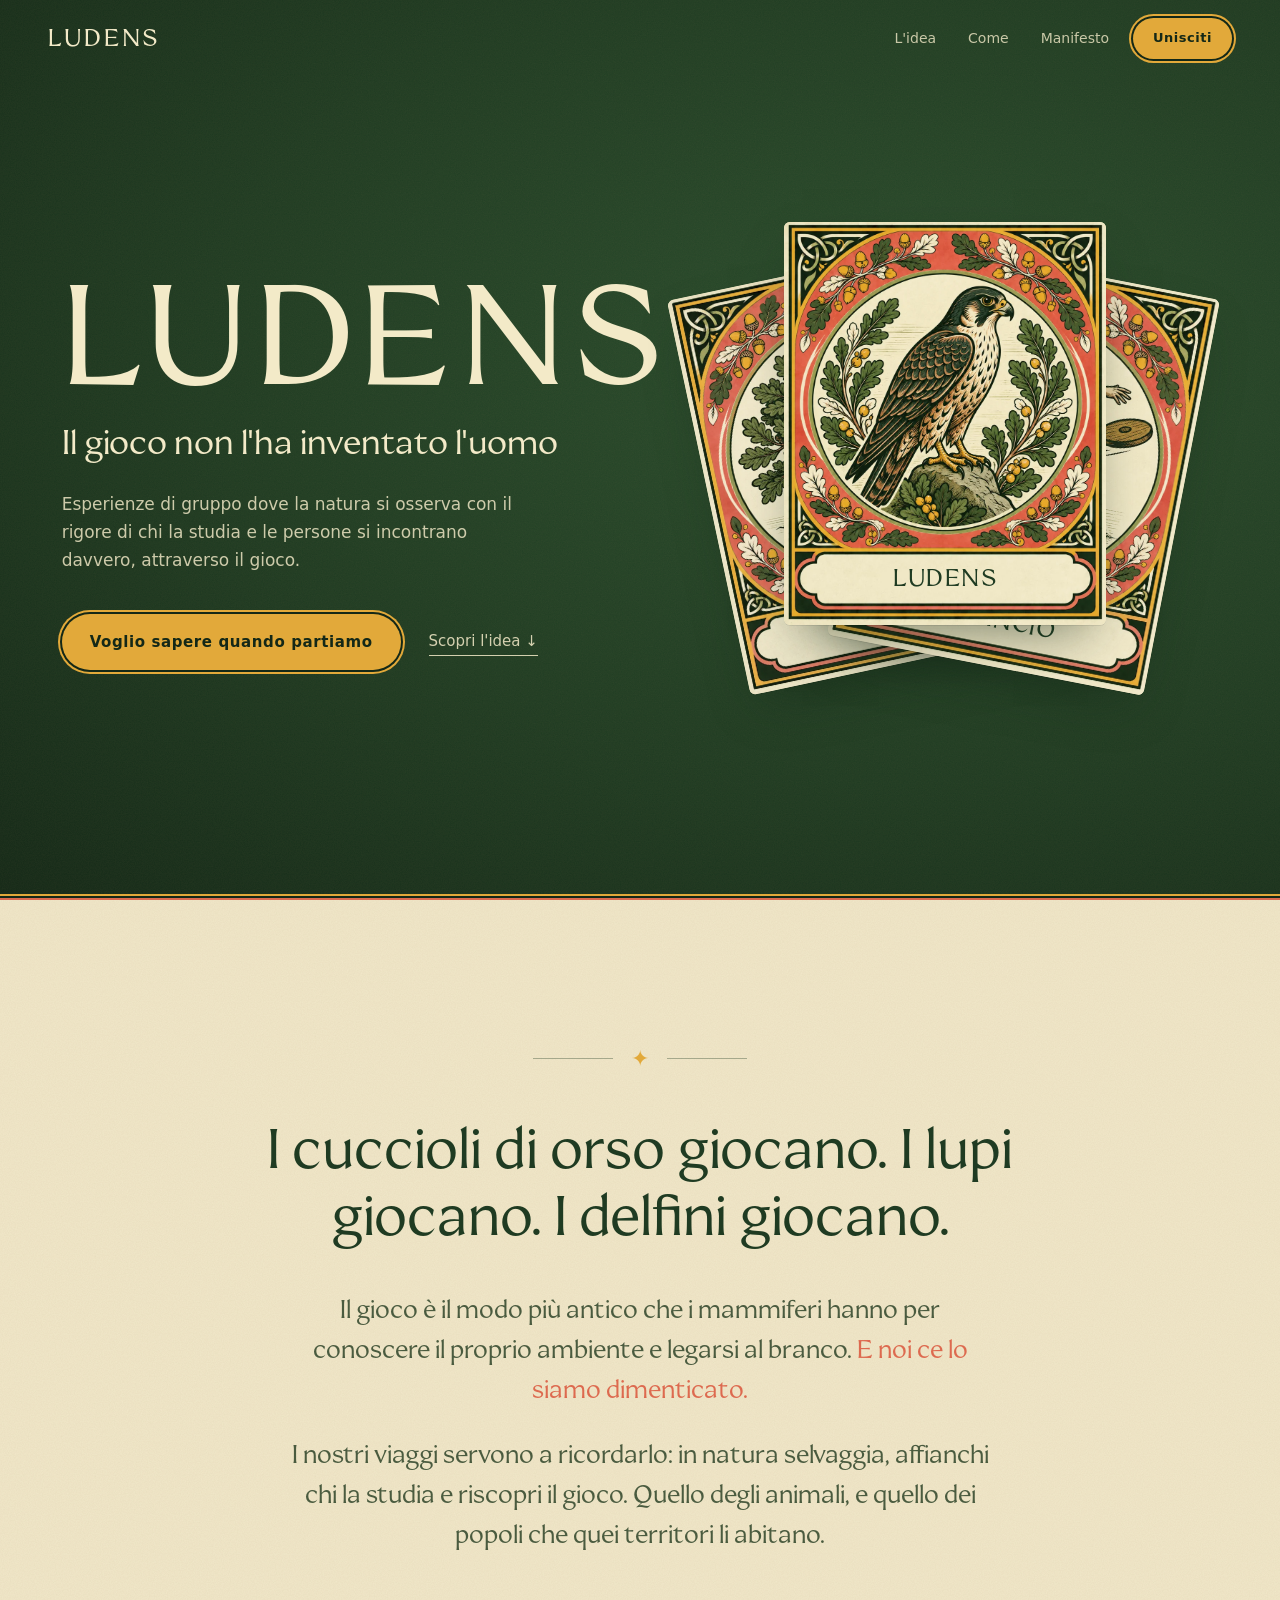
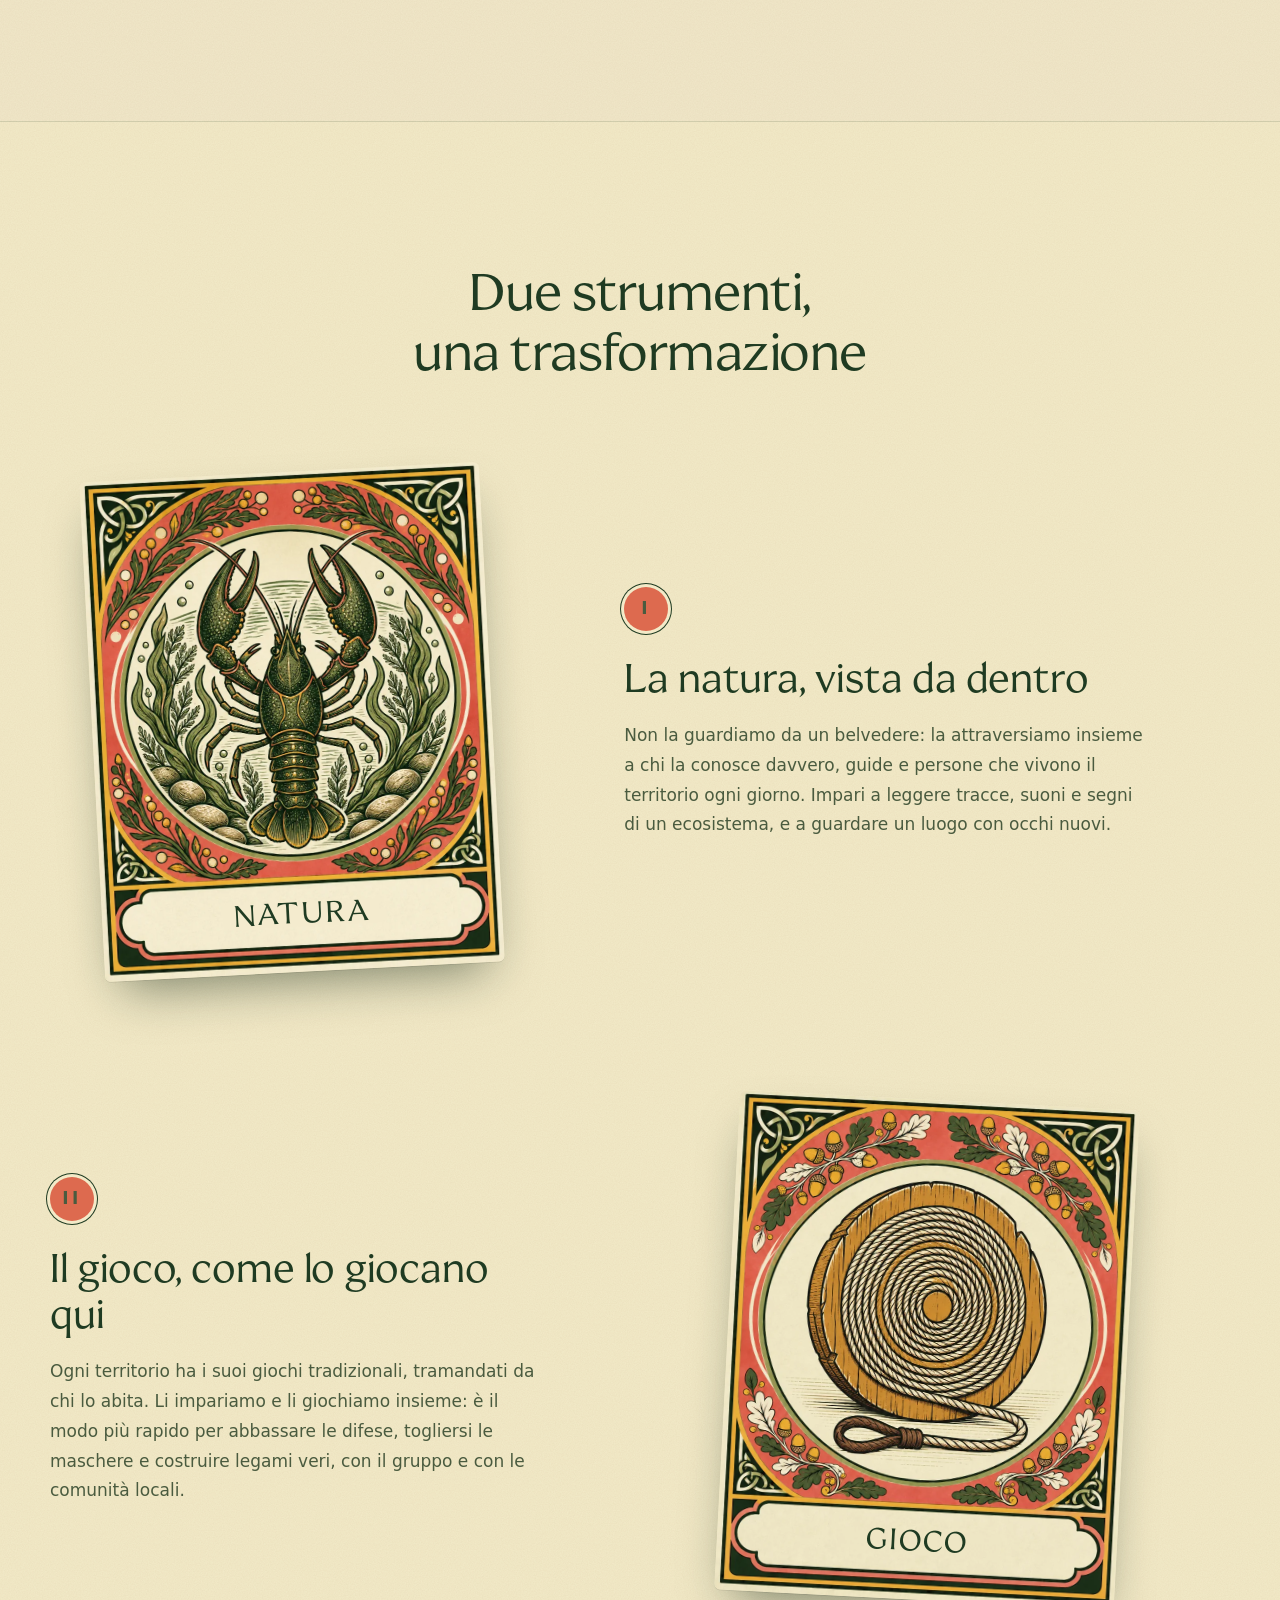
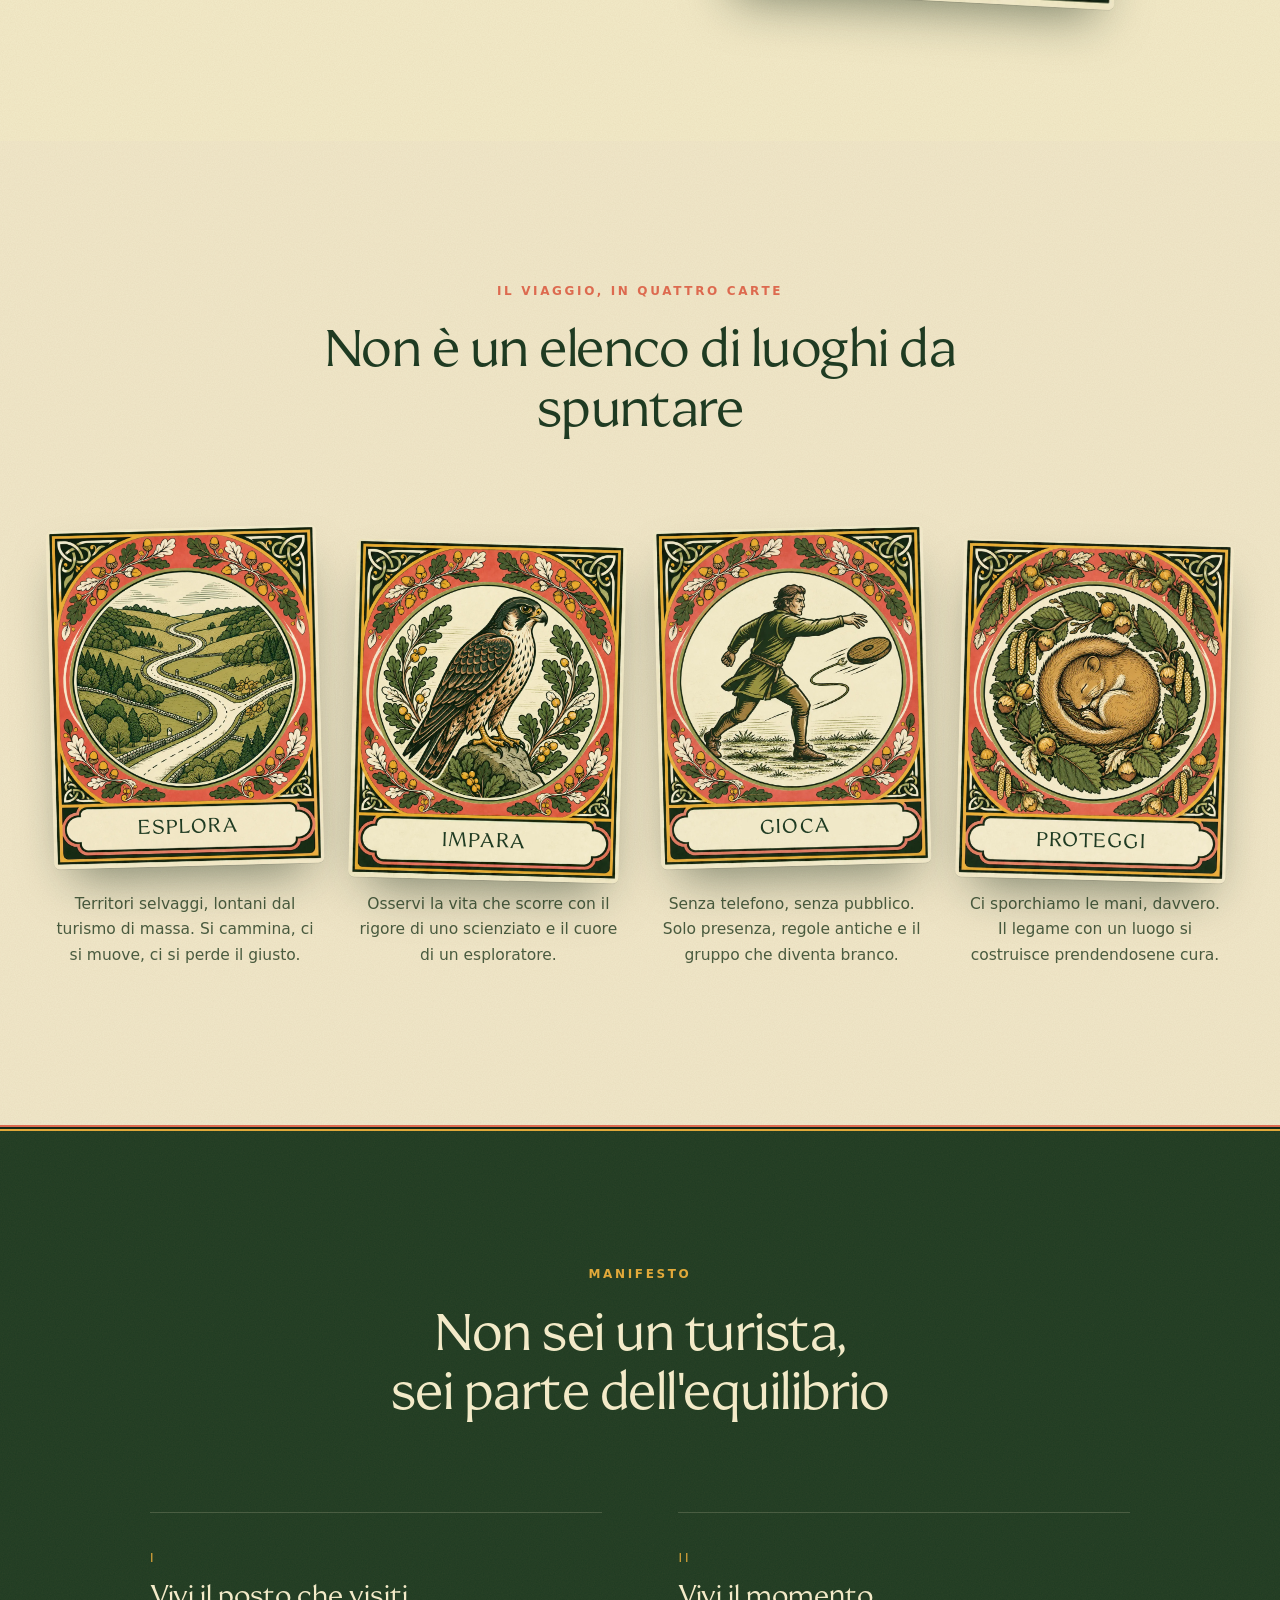
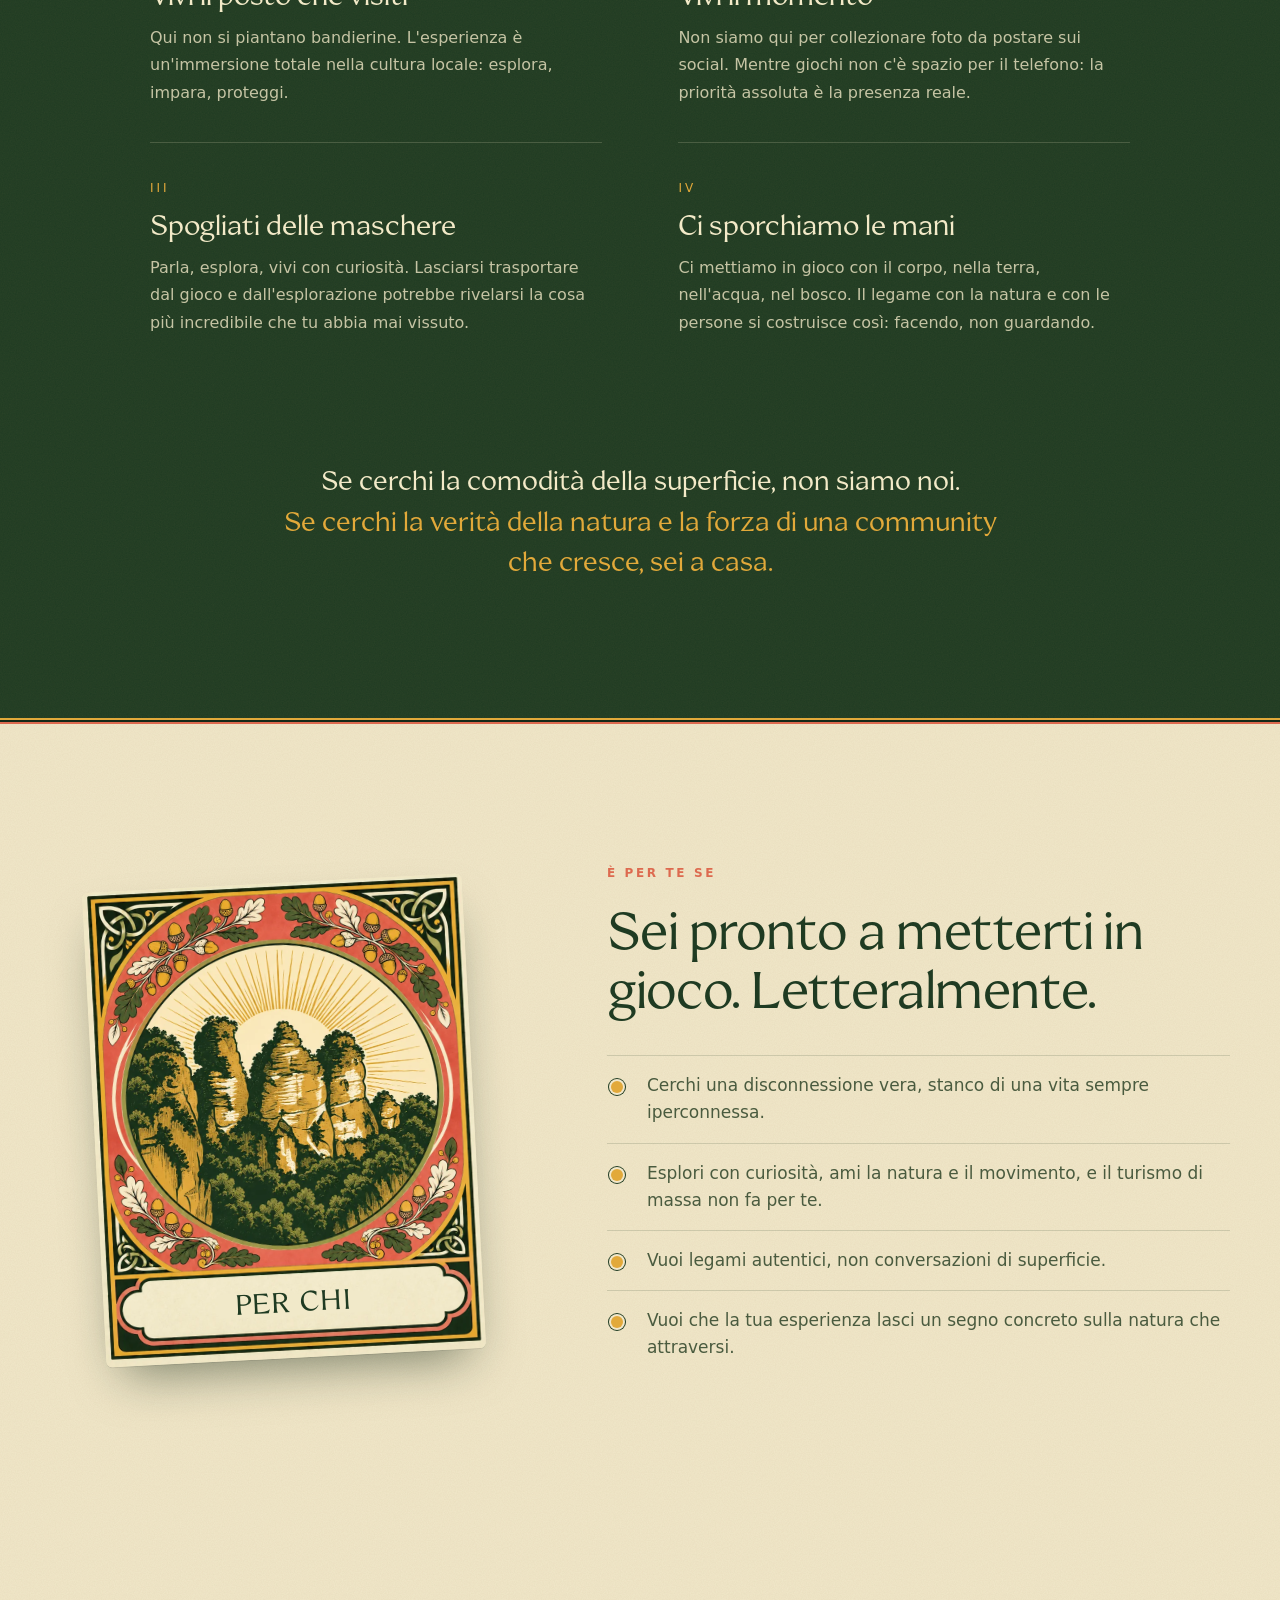
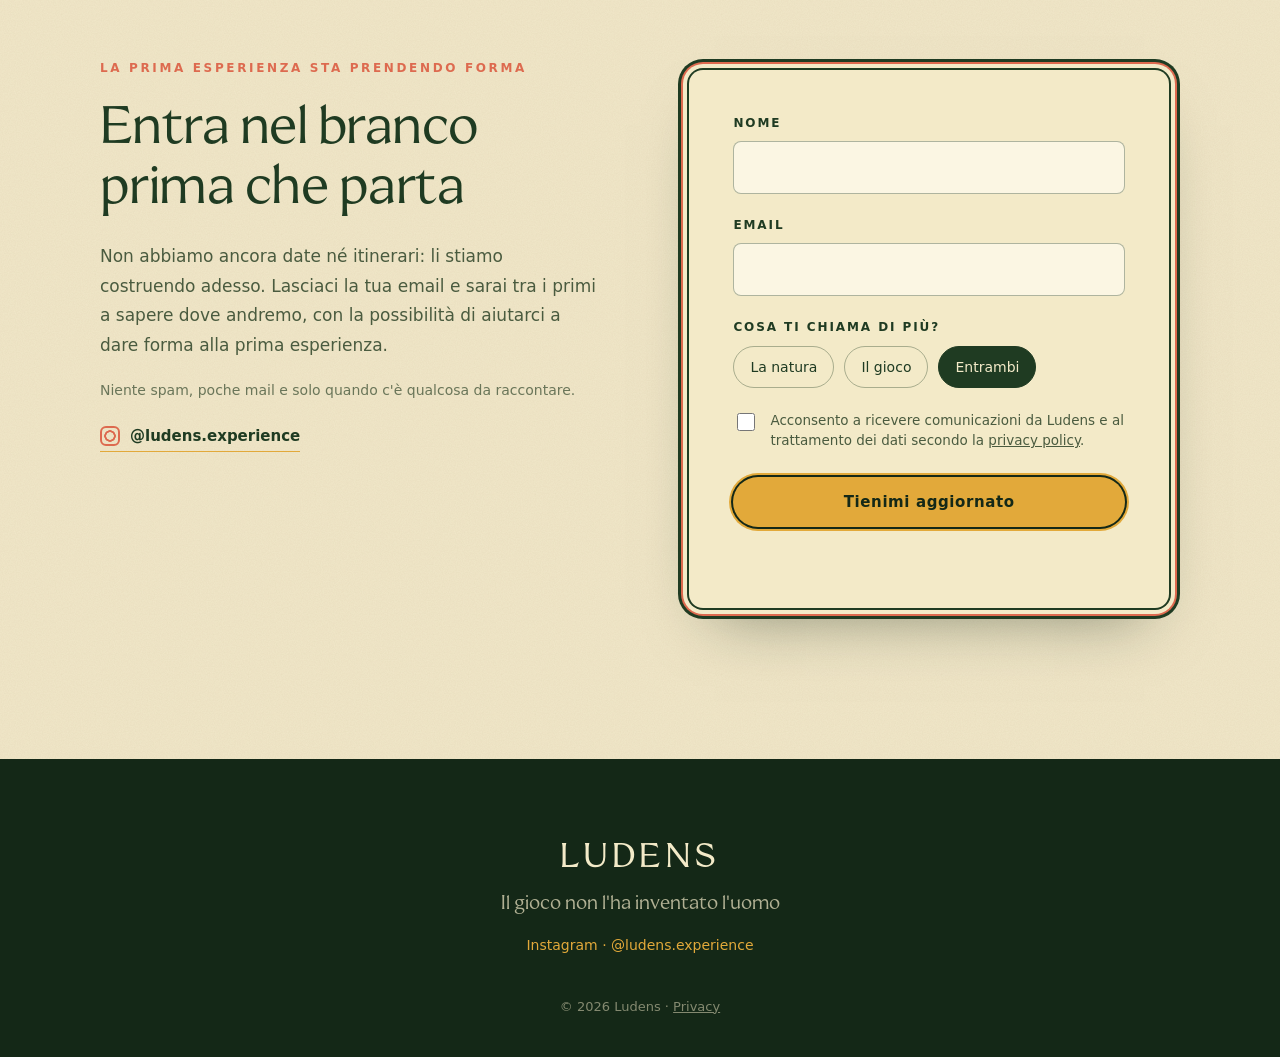
==== index.html @ 0ae56369 "Prima versione landing Ludens Co-Authored-By: Claude Opus 5.5 <noreply@anthropic.com>" ====
<!DOCTYPE html>
<html lang="it">
<head>
  <meta charset="UTF-8">
  <meta name="viewport" content="width=device-width, initial-scale=1.0">
  <title>Ludens · Il gioco non l'ha inventato l'uomo</title>
  <meta name="description" content="Esperienze trasformative in natura: la natura vissuta da dentro e i giochi tradizionali dei popoli che la abitano.">
  <meta property="og:title" content="Ludens · Il gioco non l'ha inventato l'uomo">
  <meta property="og:description" content="Natura e gioco come strumenti di trasformazione. La prima esperienza sta prendendo forma.">
  <meta property="og:image" content="https://www.ludens-experience.com/assets/og.jpg">
  <meta property="og:url" content="https://www.ludens-experience.com/">
  <link rel="canonical" href="https://www.ludens-experience.com/">
  <meta name="theme-color" content="#1f3b22">
  <link rel="preload" href="assets/fonts/Coconat-Regular.otf" as="font" type="font/otf" crossorigin>
  <link rel="stylesheet" href="css/style.css?v=2">
</head>
<body>

  <!-- NAV -->
  <header class="nav" id="nav">
    <a href="#top" class="nav-logo">LUDENS</a>
    <nav class="nav-links" aria-label="Sezioni">
      <a href="#idea">L'idea</a>
      <a href="#come">Come</a>
      <a href="#manifesto">Manifesto</a>
    </nav>
    <a href="#unisciti" class="btn btn-small">Unisciti</a>
  </header>

  <main id="top">

    <!-- HERO -->
    <section class="hero">
      <div class="hero-text">
        <h1 class="hero-logo">LUDENS</h1>
        <p class="hero-claim">Il gioco non l'ha inventato l'uomo</p>
        <p class="hero-sub">Esperienze di gruppo dove la natura si osserva con il rigore di chi la studia e le persone si incontrano davvero, attraverso il gioco.</p>
        <div class="hero-actions">
          <a href="#unisciti" class="btn">Voglio sapere quando partiamo</a>
          <a href="#idea" class="link-arrow">Scopri l'idea</a>
        </div>
      </div>
      <div class="hero-cards" aria-hidden="true">
        <figure class="card card-back-l"><img src="assets/carte/quercia.webp" alt=""><figcaption>Radici</figcaption></figure>
        <figure class="card card-back-r"><img src="assets/carte/ruzzola-lancio.webp" alt=""><figcaption>Il lancio</figcaption></figure>
        <figure class="card card-front"><img src="assets/carte/falco.webp" alt=""><figcaption>Ludens</figcaption></figure>
      </div>
    </section>

    <!-- IDEA -->
    <section class="idea paper" id="idea">
      <div class="ornament" aria-hidden="true"><span></span>✦<span></span></div>
      <p class="idea-lead">
        I cuccioli di orso giocano. I lupi giocano. I delfini giocano.
      </p>
      <p class="idea-body">
        Il gioco è il modo più antico che i mammiferi hanno per conoscere il proprio ambiente e legarsi al branco. <em>E noi ce lo siamo dimenticato.</em>
      </p>
      <p class="idea-body">
        I nostri viaggi servono a ricordarlo: in natura selvaggia, affianchi chi la studia e riscopri il gioco. Quello degli animali, e quello dei popoli che quei territori li abitano.
      </p>
    </section>

    <!-- DUE STRUMENTI -->
    <section class="tools" id="come">
      <header class="section-head">
        <h2>Due strumenti,<br>una trasformazione</h2>
      </header>

      <div class="tool">
        <figure class="card card-tilt-l"><img src="assets/carte/gambero.webp" alt="Illustrazione di un gambero di fiume tra le alghe" loading="lazy"><figcaption>Natura</figcaption></figure>
        <div class="tool-text">
          <p class="tool-num">I</p>
          <h3>La natura, vista da dentro</h3>
          <p>Non la guardiamo da un belvedere: la attraversiamo insieme a chi la conosce davvero, guide e persone che vivono il territorio ogni giorno. Impari a leggere tracce, suoni e segni di un ecosistema, e a guardare un luogo con occhi nuovi.</p>
        </div>
      </div>

      <div class="tool tool-rev">
        <figure class="card card-tilt-r"><img src="assets/carte/ruzzola.webp" alt="Illustrazione di una ruzzola di legno con la sua corda" loading="lazy"><figcaption>Gioco</figcaption></figure>
        <div class="tool-text">
          <p class="tool-num">II</p>
          <h3>Il gioco, come lo giocano qui</h3>
          <p>Ogni territorio ha i suoi giochi tradizionali, tramandati da chi lo abita. Li impariamo e li giochiamo insieme: è il modo più rapido per abbassare le difese, togliersi le maschere e costruire legami veri, con il gruppo e con le comunità locali.</p>
        </div>
      </div>
    </section>

    <!-- PERCORSO -->
    <section class="path paper">
      <header class="section-head">
        <p class="eyebrow">Il viaggio, in quattro carte</p>
        <h2>Non è un elenco di luoghi da spuntare</h2>
      </header>
      <ol class="deck">
        <li>
          <figure class="card"><img src="assets/carte/sentiero.webp" alt="Illustrazione di un sentiero tra le colline" loading="lazy"><figcaption>Esplora</figcaption></figure>
          <p>Territori selvaggi, lontani dal turismo di massa. Si cammina, ci si muove, ci si perde il giusto.</p>
        </li>
        <li>
          <figure class="card"><img src="assets/carte/falco.webp" alt="Illustrazione di un falco pellegrino su una roccia" loading="lazy"><figcaption>Impara</figcaption></figure>
          <p>Osservi la vita che scorre con il rigore di uno scienziato e il cuore di un esploratore.</p>
        </li>
        <li>
          <figure class="card"><img src="assets/carte/ruzzola-lancio.webp" alt="Illustrazione di un uomo che lancia una ruzzola" loading="lazy"><figcaption>Gioca</figcaption></figure>
          <p>Senza telefono, senza pubblico. Solo presenza, regole antiche e il gruppo che diventa branco.</p>
        </li>
        <li>
          <figure class="card"><img src="assets/carte/moscardino.webp" alt="Illustrazione di un moscardino addormentato tra le nocciole" loading="lazy"><figcaption>Proteggi</figcaption></figure>
          <p>Ci sporchiamo le mani, davvero. Il legame con un luogo si costruisce prendendosene cura.</p>
        </li>
      </ol>
    </section>

    <!-- MANIFESTO -->
    <section class="manifesto" id="manifesto">
      <header class="section-head">
        <p class="eyebrow">Manifesto</p>
        <h2>Non sei un turista,<br>sei parte dell'equilibrio</h2>
      </header>
      <ol class="manifesto-list">
        <li>
          <h3>Vivi il posto che visiti</h3>
          <p>Qui non si piantano bandierine. L'esperienza è un'immersione totale nella cultura locale: esplora, impara, proteggi.</p>
        </li>
        <li>
          <h3>Vivi il momento</h3>
          <p>Non siamo qui per collezionare foto da postare sui social. Mentre giochi non c'è spazio per il telefono: la priorità assoluta è la presenza reale.</p>
        </li>
        <li>
          <h3>Spogliati delle maschere</h3>
          <p>Parla, esplora, vivi con curiosità. Lasciarsi trasportare dal gioco e dall'esplorazione potrebbe rivelarsi la cosa più incredibile che tu abbia mai vissuto.</p>
        </li>
        <li>
          <h3>Ci sporchiamo le mani</h3>
          <p>Ci mettiamo in gioco con il corpo, nella terra, nell'acqua, nel bosco. Il legame con la natura e con le persone si costruisce così: facendo, non guardando.</p>
        </li>
      </ol>
      <p class="manifesto-close">Se cerchi la comodità della superficie, non siamo noi.<br><strong>Se cerchi la verità della natura e la forza di una community che cresce, sei a casa.</strong></p>
    </section>

    <!-- PER CHI -->
    <section class="who paper">
      <div class="who-grid">
        <figure class="card card-tilt-l"><img src="assets/carte/sassi.webp" alt="Illustrazione di guglie di roccia al sorgere del sole" loading="lazy"><figcaption>Per chi</figcaption></figure>
        <div>
          <p class="eyebrow">È per te se</p>
          <h2>Sei pronto a metterti in gioco. Letteralmente.</h2>
          <ul class="who-list">
            <li>Cerchi una disconnessione vera, stanco di una vita sempre iperconnessa.</li>
            <li>Esplori con curiosità, ami la natura e il movimento, e il turismo di massa non fa per te.</li>
            <li>Vuoi legami autentici, non conversazioni di superficie.</li>
            <li>Vuoi che la tua esperienza lasci un segno concreto sulla natura che attraversi.</li>
          </ul>
        </div>
      </div>
    </section>

    <!-- LEAD -->
    <section class="join paper" id="unisciti">
      <div class="join-inner">
        <div class="join-text">
          <p class="eyebrow">La prima esperienza sta prendendo forma</p>
          <h2>Entra nel branco prima che parta</h2>
          <p>Non abbiamo ancora date né itinerari: li stiamo costruendo adesso. Lasciaci la tua email e sarai tra i primi a sapere dove andremo, con la possibilità di aiutarci a dare forma alla prima esperienza.</p>
          <p class="join-small">Niente spam, poche mail e solo quando c'è qualcosa da raccontare.</p>
          <a class="insta" href="https://www.instagram.com/ludens.experience/" target="_blank" rel="noopener">@ludens.experience</a>
        </div>

        <form class="join-form" id="join-form" novalidate>
          <label class="field">
            <span>Nome</span>
            <input type="text" name="nome" autocomplete="given-name" required>
          </label>
          <label class="field">
            <span>Email</span>
            <input type="email" name="email" autocomplete="email" required>
          </label>
          <fieldset class="field">
            <legend>Cosa ti chiama di più?</legend>
            <div class="chips">
              <label><input type="radio" name="interesse" value="natura"><span>La natura</span></label>
              <label><input type="radio" name="interesse" value="gioco"><span>Il gioco</span></label>
              <label><input type="radio" name="interesse" value="entrambi" checked><span>Entrambi</span></label>
            </div>
          </fieldset>
          <label class="consent">
            <input type="checkbox" name="consenso" required>
            <span>Acconsento a ricevere comunicazioni da Ludens e al trattamento dei dati secondo la <a href="privacy.html" target="_blank">privacy policy</a>.</span>
          </label>
          <input type="text" name="_gotcha" class="hp" tabindex="-1" autocomplete="off" aria-hidden="true">
          <button type="submit" class="btn btn-full">Tienimi aggiornato</button>
          <p class="form-msg" id="form-msg" role="status" aria-live="polite"></p>
        </form>
      </div>
    </section>

  </main>

  <footer class="footer">
    <p class="footer-logo">LUDENS</p>
    <p class="footer-claim">Il gioco non l'ha inventato l'uomo</p>
    <p class="footer-insta"><a href="https://www.instagram.com/ludens.experience/" target="_blank" rel="noopener">Instagram · @ludens.experience</a></p>
    <p class="footer-small">© 2026 Ludens · <a href="privacy.html">Privacy</a></p>
  </footer>

  <script src="js/main.js?v=2"></script>
</body>
</html>
---- css/style.css ----
/* ===== Fonts ===== */
@font-face {
  font-family: 'Coconat';
  src: url('../assets/fonts/Coconat-Regular.otf') format('opentype');
  font-weight: 400;
  font-display: swap;
}
@font-face {
  font-family: 'Coconat';
  src: url('../assets/fonts/Coconat-Demi.otf') format('opentype');
  font-weight: 600;
  font-display: swap;
}

/* ===== Tokens (dalla palette delle carte) ===== */
:root {
  --green: #1f3b22;
  --green-deep: #142817;
  --green-soft: #5f7a43;
  --coral: #dd6a4f;
  --gold: #e2a93a;
  --cream: #f3eac8;
  --paper: #f1e7c9;
  --ink: #1f3b22;
  --ink-soft: #4a5b3f;

  --serif: 'Coconat', 'Cormorant Garamond', Georgia, serif;
  --sans: system-ui, -apple-system, 'Segoe UI', Roboto, sans-serif;

  --maxw: 1180px;
  --gutter: clamp(16px, 4vw, 48px);
  --radius: 14px;

  --noise: url("data:image/svg+xml,%3Csvg xmlns='http://www.w3.org/2000/svg' width='220' height='220'%3E%3Cfilter id='n'%3E%3CfeTurbulence type='fractalNoise' baseFrequency='.85' numOctaves='3' stitchTiles='stitch'/%3E%3CfeColorMatrix values='0 0 0 0 0.3 0 0 0 0 0.25 0 0 0 0 0.1 0 0 0 .09 0'/%3E%3C/filter%3E%3Crect width='100%25' height='100%25' filter='url(%23n)'/%3E%3C/svg%3E");
}

/* ===== Base ===== */
*, *::before, *::after { box-sizing: border-box; }
html { scroll-behavior: smooth; }
body {
  margin: 0;
  background: var(--paper);
  color: var(--ink);
  font-family: var(--serif);
  font-size: 19px;
  line-height: 1.6;
  -webkit-font-smoothing: antialiased;
  overflow-x: hidden;
}
img { display: block; max-width: 100%; height: auto; }
a { color: inherit; }
h1, h2, h3 { font-weight: 400; line-height: 1.15; margin: 0; }
h2 { font-size: clamp(30px, 4.4vw, 52px); letter-spacing: -0.01em; }
h3 { font-size: clamp(22px, 2.4vw, 28px); }
p { margin: 0 0 1em; }

.paper {
  background-color: var(--paper);
  background-image: var(--noise);
}

.eyebrow {
  font-family: var(--sans);
  font-size: 12px;
  font-weight: 600;
  letter-spacing: 0.22em;
  text-transform: uppercase;
  color: var(--coral);
  margin-bottom: 18px;
}

section { padding: clamp(80px, 11vw, 150px) var(--gutter); }
.section-head { text-align: center; max-width: 820px; margin: 0 auto clamp(48px, 7vw, 90px); }

/* ===== Buttons ===== */
.btn {
  display: inline-block;
  font-family: var(--sans);
  font-size: 15px;
  font-weight: 600;
  letter-spacing: 0.04em;
  text-decoration: none;
  color: var(--green-deep);
  background: var(--gold);
  border: 0;
  padding: 16px 28px;
  border-radius: 999px;
  box-shadow: 0 0 0 2px var(--green-deep), 0 0 0 4px var(--gold);
  cursor: pointer;
  transition: transform .2s, background .2s;
}
.btn:hover { background: #f0bb4c; transform: translateY(-2px); }
.btn:focus-visible { outline: 3px solid var(--coral); outline-offset: 5px; }
.btn-small { padding: 10px 20px; font-size: 13px; }
.btn-full { width: 100%; }

.link-arrow {
  font-family: var(--sans);
  font-size: 15px;
  text-decoration: none;
  border-bottom: 1px solid currentColor;
  padding-bottom: 2px;
  opacity: .85;
}
.link-arrow::after { content: ' ↓'; }
.link-arrow:hover { opacity: 1; }

/* ===== Card (illustrazione + etichetta) ===== */
.card {
  position: relative;
  margin: 0;
  container-type: inline-size;
  border-radius: 6px;
  box-shadow: 0 1px 0 rgba(0,0,0,.08), 0 24px 50px -18px rgba(20,40,23,.55);
  overflow: hidden;
  background: var(--cream);
  aspect-ratio: 4 / 5;
}
.card img { width: 100%; height: 100%; object-fit: cover; }
.card figcaption {
  position: absolute;
  left: 50%;
  top: 88.4%;
  transform: translate(-50%, -50%);
  width: 70%;
  text-align: center;
  font-family: var(--serif);
  font-size: 7.4cqw;
  letter-spacing: 0.06em;
  text-transform: uppercase;
  color: var(--green);
  line-height: 1;
}

/* ===== Nav ===== */
.nav {
  position: fixed;
  inset: 0 0 auto 0;
  z-index: 50;
  display: flex;
  align-items: center;
  justify-content: space-between;
  gap: 24px;
  padding: 18px var(--gutter);
  color: var(--cream);
  transition: background .3s, padding .3s, box-shadow .3s;
}
.nav.scrolled {
  background: rgba(20, 40, 23, .94);
  backdrop-filter: blur(8px);
  padding-top: 12px;
  padding-bottom: 12px;
  box-shadow: 0 1px 0 var(--gold);
}
.nav-logo { font-size: 24px; letter-spacing: 0.12em; text-decoration: none; }
.nav-links { display: flex; gap: 32px; margin-left: auto; }
.nav-links a {
  font-family: var(--sans);
  font-size: 14px;
  text-decoration: none;
  opacity: .8;
}
.nav-links a:hover { opacity: 1; }

/* ===== Hero ===== */
.hero {
  min-height: 100vh;
  min-height: 100svh;
  display: grid;
  grid-template-columns: 1.05fr 1fr;
  align-items: center;
  gap: clamp(32px, 5vw, 80px);
  padding-top: 120px;
  padding-bottom: 80px;
  background-color: var(--green);
  background-image: var(--noise), radial-gradient(ellipse at 70% 40%, #2a4d2d 0%, var(--green) 55%, var(--green-deep) 100%);
  color: var(--cream);
  position: relative;
}
.hero::after {
  content: '';
  position: absolute;
  inset: auto 0 0 0;
  height: 6px;
  background: linear-gradient(var(--gold) 0 2px, var(--green-deep) 2px 4px, var(--coral) 4px 6px);
}
.hero-text { max-width: 560px; justify-self: end; }
.hero .eyebrow { color: var(--gold); }
.hero-logo {
  font-size: clamp(64px, 11vw, 148px);
  letter-spacing: 0.06em;
  line-height: .95;
  margin-bottom: 18px;
}
.hero-claim {
  font-size: clamp(24px, 2.8vw, 34px);
  line-height: 1.25;
  margin-bottom: 26px;
}
.hero-sub {
  font-family: var(--sans);
  font-size: 17px;
  line-height: 1.65;
  opacity: .82;
  max-width: 470px;
  margin-bottom: 40px;
}
.hero-actions { display: flex; align-items: center; gap: 28px; flex-wrap: wrap; }

.hero-cards {
  position: relative;
  width: min(100%, 520px);
  aspect-ratio: 1 / 1.05;
  justify-self: start;
}
.hero-cards .card {
  position: absolute;
  width: 62%;
  top: 6%;
  left: 19%;
  transition: transform .6s cubic-bezier(.2,.7,.2,1);
}
.card-back-l { transform: rotate(-12deg) translate(-26%, 4%); }
.card-back-r { transform: rotate(11deg) translate(26%, 5%); }
.card-front  { transform: translateY(-2%); z-index: 2; }
.hero-cards:hover .card-back-l { transform: rotate(-16deg) translate(-36%, 2%); }
.hero-cards:hover .card-back-r { transform: rotate(15deg) translate(36%, 3%); }
.hero-cards:hover .card-front  { transform: translateY(-5%); }

/* ===== Idea ===== */
.idea { text-align: center; }
.idea > * { max-width: 860px; margin-left: auto; margin-right: auto; }
.ornament {
  display: flex; align-items: center; justify-content: center; gap: 18px;
  color: var(--gold); font-size: 22px; margin-bottom: 40px;
}
.ornament span { display: block; width: 80px; height: 1px; background: var(--green); opacity: .35; }
.idea-lead {
  font-size: clamp(30px, 4.6vw, 56px);
  line-height: 1.2;
  margin-bottom: 40px;
}
.idea-body {
  font-size: clamp(20px, 2vw, 25px);
  line-height: 1.6;
  color: var(--ink-soft);
  max-width: 720px;
}
.idea-body em { font-style: normal; color: var(--coral); }

/* ===== Strumenti ===== */
.tools {
  background: var(--cream);
  background-image: var(--noise);
  border-top: 1px solid rgba(31,59,34,.15);
}
.tool {
  max-width: var(--maxw);
  margin: 0 auto;
  display: grid;
  grid-template-columns: 0.8fr 1fr;
  align-items: center;
  gap: clamp(40px, 7vw, 110px);
}
.tool + .tool { margin-top: clamp(80px, 10vw, 140px); }
.tool .card { max-width: 400px; width: 100%; justify-self: center; }
.tool-rev .card { order: 2; }
.card-tilt-l { transform: rotate(-3deg); }
.card-tilt-r { transform: rotate(3deg); }
.tool-num {
  font-size: 15px;
  font-family: var(--sans);
  font-weight: 600;
  letter-spacing: .2em;
  color: var(--cream);
  background: var(--coral);
  width: 44px; height: 44px;
  display: grid; place-items: center;
  border-radius: 50%;
  box-shadow: 0 0 0 3px var(--cream), 0 0 0 4px var(--green);
  margin-bottom: 24px;
}
.tool-text h3 { font-size: clamp(28px, 3.2vw, 40px); margin-bottom: 20px; }
.tool-text p { font-family: var(--sans); font-size: 17px; line-height: 1.75; color: var(--ink-soft); max-width: 520px; }

/* ===== Percorso (deck) ===== */
.deck {
  list-style: none;
  padding: 0;
  margin: 0 auto;
  max-width: var(--maxw);
  display: grid;
  grid-template-columns: repeat(4, 1fr);
  gap: clamp(20px, 2.6vw, 36px);
}
.deck li { text-align: center; }
.deck .card { transition: transform .35s cubic-bezier(.2,.7,.2,1); margin-bottom: 26px; }
.deck li:nth-child(odd) .card { transform: rotate(-1.5deg); }
.deck li:nth-child(even) .card { transform: rotate(1.5deg) translateY(14px); }
.deck li:hover .card { transform: rotate(0) translateY(-10px); }
.deck p { font-family: var(--sans); font-size: 15.5px; line-height: 1.65; color: var(--ink-soft); padding: 0 6px; }

/* ===== Manifesto ===== */
.manifesto {
  background-color: var(--green);
  background-image: var(--noise);
  color: var(--cream);
  position: relative;
}
.manifesto::before, .manifesto::after {
  content: '';
  position: absolute; left: 0; right: 0; height: 6px;
  background: linear-gradient(var(--coral) 0 2px, var(--green-deep) 2px 4px, var(--gold) 4px 6px);
}
.manifesto::before { top: 0; }
.manifesto::after { bottom: 0; transform: scaleY(-1); }
.manifesto .eyebrow { color: var(--gold); }
.manifesto-list {
  list-style: none;
  counter-reset: m;
  padding: 0;
  margin: 0 auto;
  max-width: 980px;
  display: grid;
  grid-template-columns: 1fr 1fr;
  gap: 0 clamp(40px, 6vw, 90px);
}
.manifesto-list li {
  counter-increment: m;
  padding: 36px 0;
  border-top: 1px solid rgba(243,234,200,.18);
}
.manifesto-list li::before {
  content: counter(m, upper-roman);
  display: block;
  font-family: var(--sans);
  font-size: 12px;
  letter-spacing: .25em;
  color: var(--gold);
  margin-bottom: 12px;
}
.manifesto-list h3 { margin-bottom: 12px; }
.manifesto-list p { font-family: var(--sans); font-size: 16px; line-height: 1.7; opacity: .78; margin: 0; }
.manifesto-close {
  text-align: center;
  max-width: 760px;
  margin: clamp(56px, 7vw, 90px) auto 0;
  font-size: clamp(21px, 2.3vw, 27px);
  line-height: 1.5;
  opacity: .9;
}
.manifesto-close strong { font-weight: 400; color: var(--gold); }

/* ===== Per chi ===== */
.who-grid {
  max-width: var(--maxw);
  margin: 0 auto;
  display: grid;
  grid-template-columns: 0.75fr 1fr;
  gap: clamp(40px, 7vw, 110px);
  align-items: center;
}
.who-grid .card { max-width: 380px; width: 100%; justify-self: center; }
.who h2 { margin-bottom: 34px; }
.who-list { list-style: none; padding: 0; margin: 0; }
.who-list li {
  position: relative;
  padding: 16px 0 16px 40px;
  border-top: 1px solid rgba(31,59,34,.16);
  font-family: var(--sans);
  font-size: 17px;
  line-height: 1.6;
  color: var(--ink-soft);
}
.who-list li::before {
  content: '';
  position: absolute; left: 4px; top: 25px;
  width: 12px; height: 12px;
  border-radius: 50%;
  background: var(--gold);
  box-shadow: 0 0 0 2px var(--paper), 0 0 0 3px var(--green);
}

/* ===== Chi siamo ===== */
.about {
  background: var(--coral);
  background-image: var(--noise);
  color: var(--cream);
  text-align: center;
  padding-top: clamp(70px, 9vw, 120px);
  padding-bottom: clamp(70px, 9vw, 120px);
}
.about .eyebrow { color: var(--green-deep); }
.about blockquote {
  margin: 0 auto;
  max-width: 900px;
  font-size: clamp(22px, 2.7vw, 32px);
  line-height: 1.45;
}

/* ===== Unisciti (lead) ===== */
.join-inner {
  max-width: 1080px;
  margin: 0 auto;
  display: grid;
  grid-template-columns: 1fr 1fr;
  gap: clamp(40px, 6vw, 90px);
  align-items: start;
}
.join h2 { margin-bottom: 26px; }
.join-text p:not(.eyebrow) { font-family: var(--sans); font-size: 17px; line-height: 1.75; color: var(--ink-soft); }
.join-small { font-size: 14px !important; opacity: .8; }

.join-form {
  background: var(--cream);
  border-radius: var(--radius);
  padding: clamp(26px, 4vw, 44px);
  box-shadow:
    0 0 0 2px var(--green),
    0 0 0 6px var(--cream),
    0 0 0 8px var(--coral),
    0 0 0 11px var(--green),
    0 30px 60px -25px rgba(20,40,23,.5);
  margin: 11px;
}
.field { display: block; border: 0; padding: 0; margin: 0 0 22px; }
.field > span, .field legend {
  display: block;
  font-family: var(--sans);
  font-size: 12px;
  font-weight: 600;
  letter-spacing: .16em;
  text-transform: uppercase;
  margin-bottom: 8px;
  padding: 0;
}
.field input[type=text], .field input[type=email] {
  width: 100%;
  font: 18px var(--serif);
  color: var(--ink);
  background: #fbf6e3;
  border: 1.5px solid rgba(31,59,34,.35);
  border-radius: 8px;
  padding: 13px 14px;
  transition: border-color .2s, box-shadow .2s;
}
.field input:focus { outline: none; border-color: var(--green); box-shadow: 0 0 0 3px rgba(226,169,58,.45); }
.field input.invalid { border-color: var(--coral); }

.chips { display: flex; flex-wrap: wrap; gap: 10px; }
.chips label { cursor: pointer; }
.chips input { position: absolute; opacity: 0; pointer-events: none; }
.chips span {
  display: inline-block;
  font-family: var(--sans);
  font-size: 14px;
  padding: 9px 16px;
  border-radius: 999px;
  border: 1.5px solid rgba(31,59,34,.35);
  transition: all .2s;
}
.chips input:checked + span { background: var(--green); color: var(--cream); border-color: var(--green); }
.chips input:focus-visible + span { outline: 2px solid var(--coral); outline-offset: 2px; }

.consent {
  display: flex; gap: 12px; align-items: flex-start;
  font-family: var(--sans); font-size: 13.5px; line-height: 1.5; color: var(--ink-soft);
  margin-bottom: 26px; cursor: pointer;
}
.consent input { margin-top: 3px; width: 18px; height: 18px; accent-color: var(--green); flex-shrink: 0; }
.consent.invalid { color: var(--coral); }
.hp { position: absolute; left: -9999px; }

.form-msg { font-family: var(--sans); font-size: 15px; margin: 16px 0 0; text-align: center; min-height: 1.4em; }
.form-msg.error { color: var(--coral); }
.join-form.done { text-align: center; }
.done-title { font-size: 30px; margin: 10px 0 12px; }
.done-text { font-family: var(--sans); font-size: 16px; color: var(--ink-soft); }

/* ===== Footer ===== */
.footer {
  background: var(--green-deep);
  color: var(--cream);
  text-align: center;
  padding: 70px var(--gutter) 40px;
}
.footer-logo { font-size: 34px; letter-spacing: .12em; margin-bottom: 4px; }
.footer-claim { opacity: .7; margin-bottom: 40px; }
.footer-small { font-family: var(--sans); font-size: 13px; opacity: .5; margin: 0; }

/* ===== Reveal ===== */
.reveal { opacity: 0; translate: 0 24px; transition: opacity .8s ease, translate .8s ease; }
.reveal.in { opacity: 1; translate: 0 0; }

/* ===== Responsive ===== */
@media (max-width: 960px) {
  .hero { grid-template-columns: 1fr; text-align: center; padding-top: 110px; }
  .hero-text { justify-self: center; }
  .hero-sub { margin-left: auto; margin-right: auto; }
  .hero-actions { justify-content: center; }
  .hero-cards { justify-self: center; width: min(88%, 420px); order: -1; }
  .deck { grid-template-columns: repeat(2, 1fr); row-gap: 50px; }
  .manifesto-list { grid-template-columns: 1fr; }
  .join-inner { grid-template-columns: 1fr; }
}
@media (max-width: 760px) {
  body { font-size: 17px; }
  .nav-links { display: none; }
  .tool, .who-grid { grid-template-columns: 1fr; text-align: center; }
  .tool-rev .card { order: 0; }
  .tool .card, .who-grid .card { max-width: 300px; }
  .tool-num { margin-left: auto; margin-right: auto; }
  .tool-text p { margin-left: auto; margin-right: auto; }
  .who-list { text-align: left; }
}
@media (max-width: 460px) {
  .deck { gap: 18px; }
  .deck p { font-size: 14px; padding: 0; }
  .hero-cards { width: 92%; }
}
@media (prefers-reduced-motion: reduce) {
  html { scroll-behavior: auto; }
  .reveal { opacity: 1; translate: none; transition: none; }
  * { transition: none !important; }
}

/* ===== Instagram ===== */
.insta {
  display: inline-flex; align-items: center; gap: 10px;
  margin-top: 8px;
  font-family: var(--sans); font-size: 15px; font-weight: 600;
  text-decoration: none; color: var(--green);
  border-bottom: 1.5px solid var(--gold); padding-bottom: 3px;
}
.insta::before {
  content: ''; width: 20px; height: 20px; border-radius: 6px;
  border: 2px solid var(--coral);
  background: radial-gradient(circle, transparent 3.5px, var(--coral) 4px 5.5px, transparent 6px);
}
.insta:hover { color: var(--coral); }
.footer-insta { font-family: var(--sans); font-size: 14px; margin: -24px 0 40px; }
.footer-insta a { text-decoration: none; color: var(--gold); }

/* ===== Pagina privacy ===== */
.legal {
  max-width: 760px;
  margin: 0 auto;
  padding: 140px var(--gutter) 100px;
  background: none;
}
.legal h1 { font-size: clamp(34px, 5vw, 52px); margin-bottom: 10px; }
.legal h2 { font-size: 24px; margin: 44px 0 12px; }
.legal p { font-family: var(--sans); font-size: 16.5px; line-height: 1.75; color: var(--ink-soft); }
.legal a { color: var(--green); }
.legal-date { font-size: 14px !important; opacity: .7; }
.legal-back { margin-top: 56px; }
.legal .link-arrow::after { content: ''; }
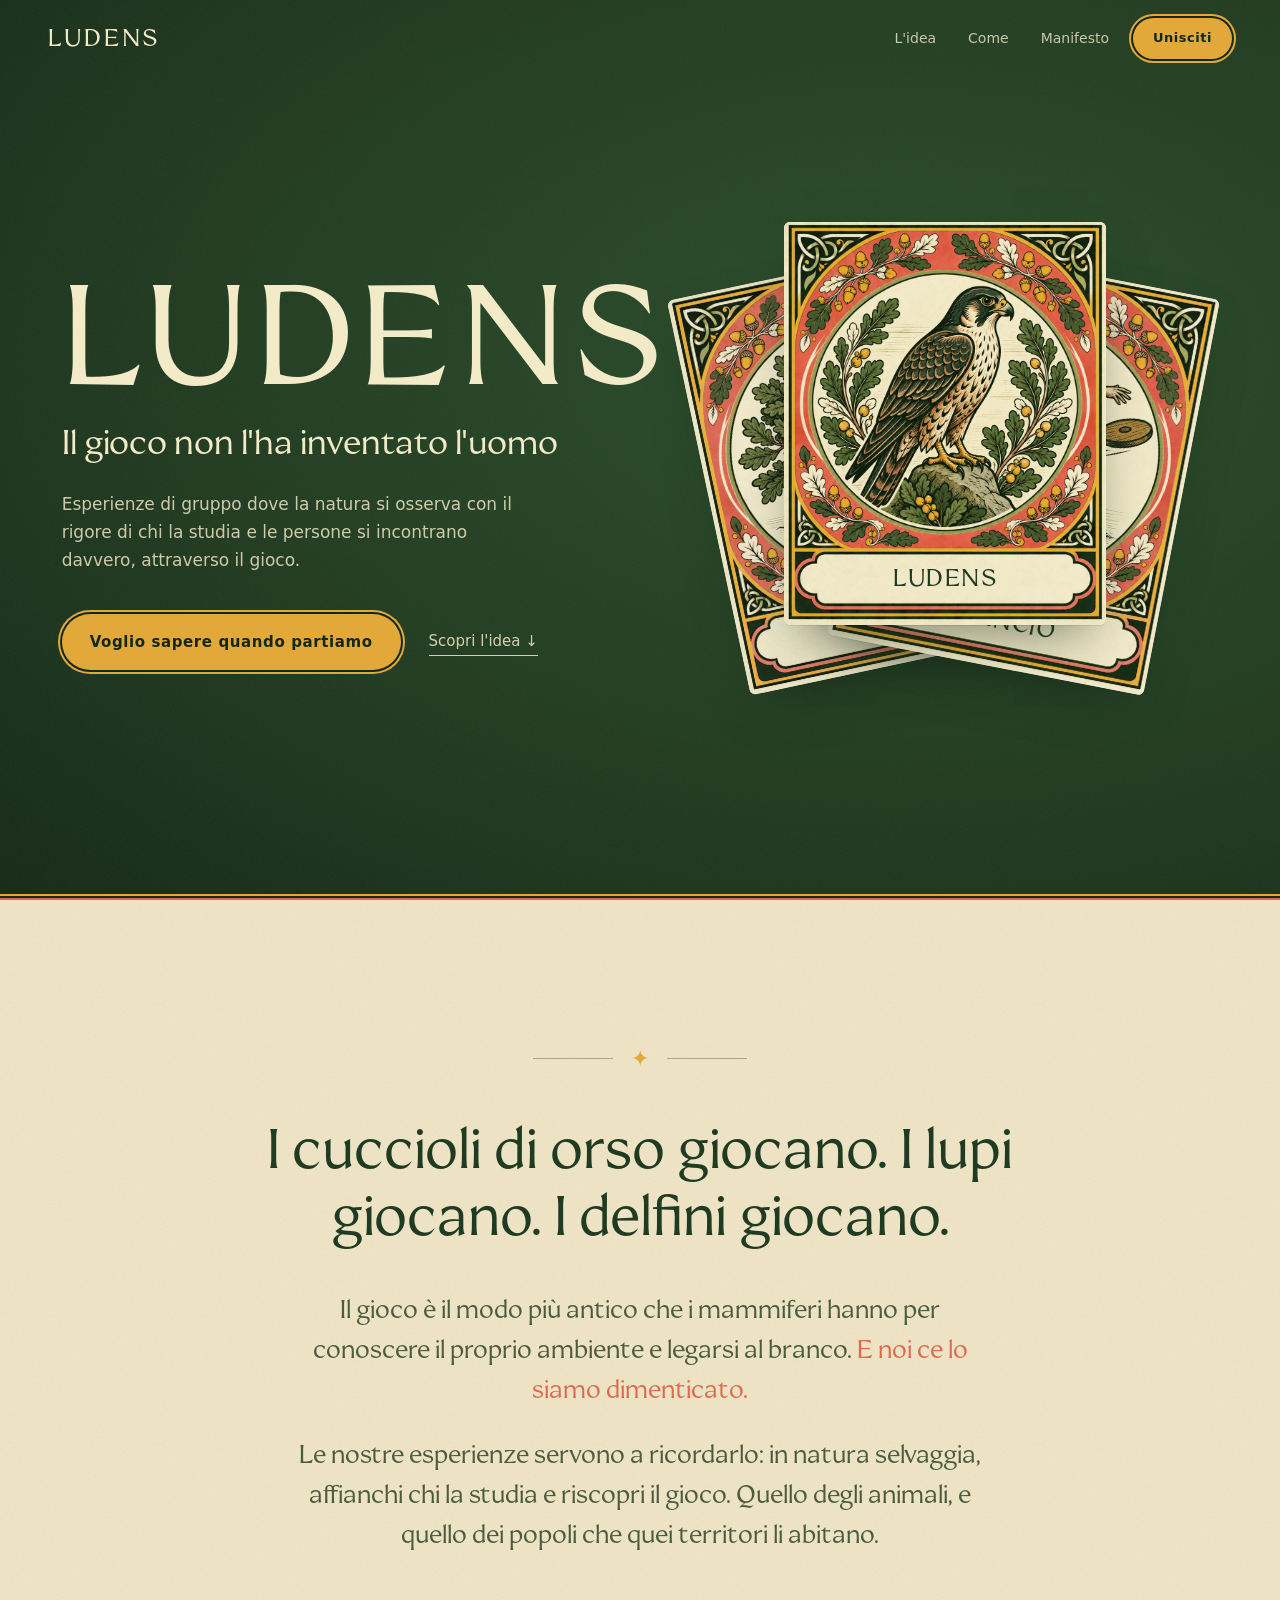
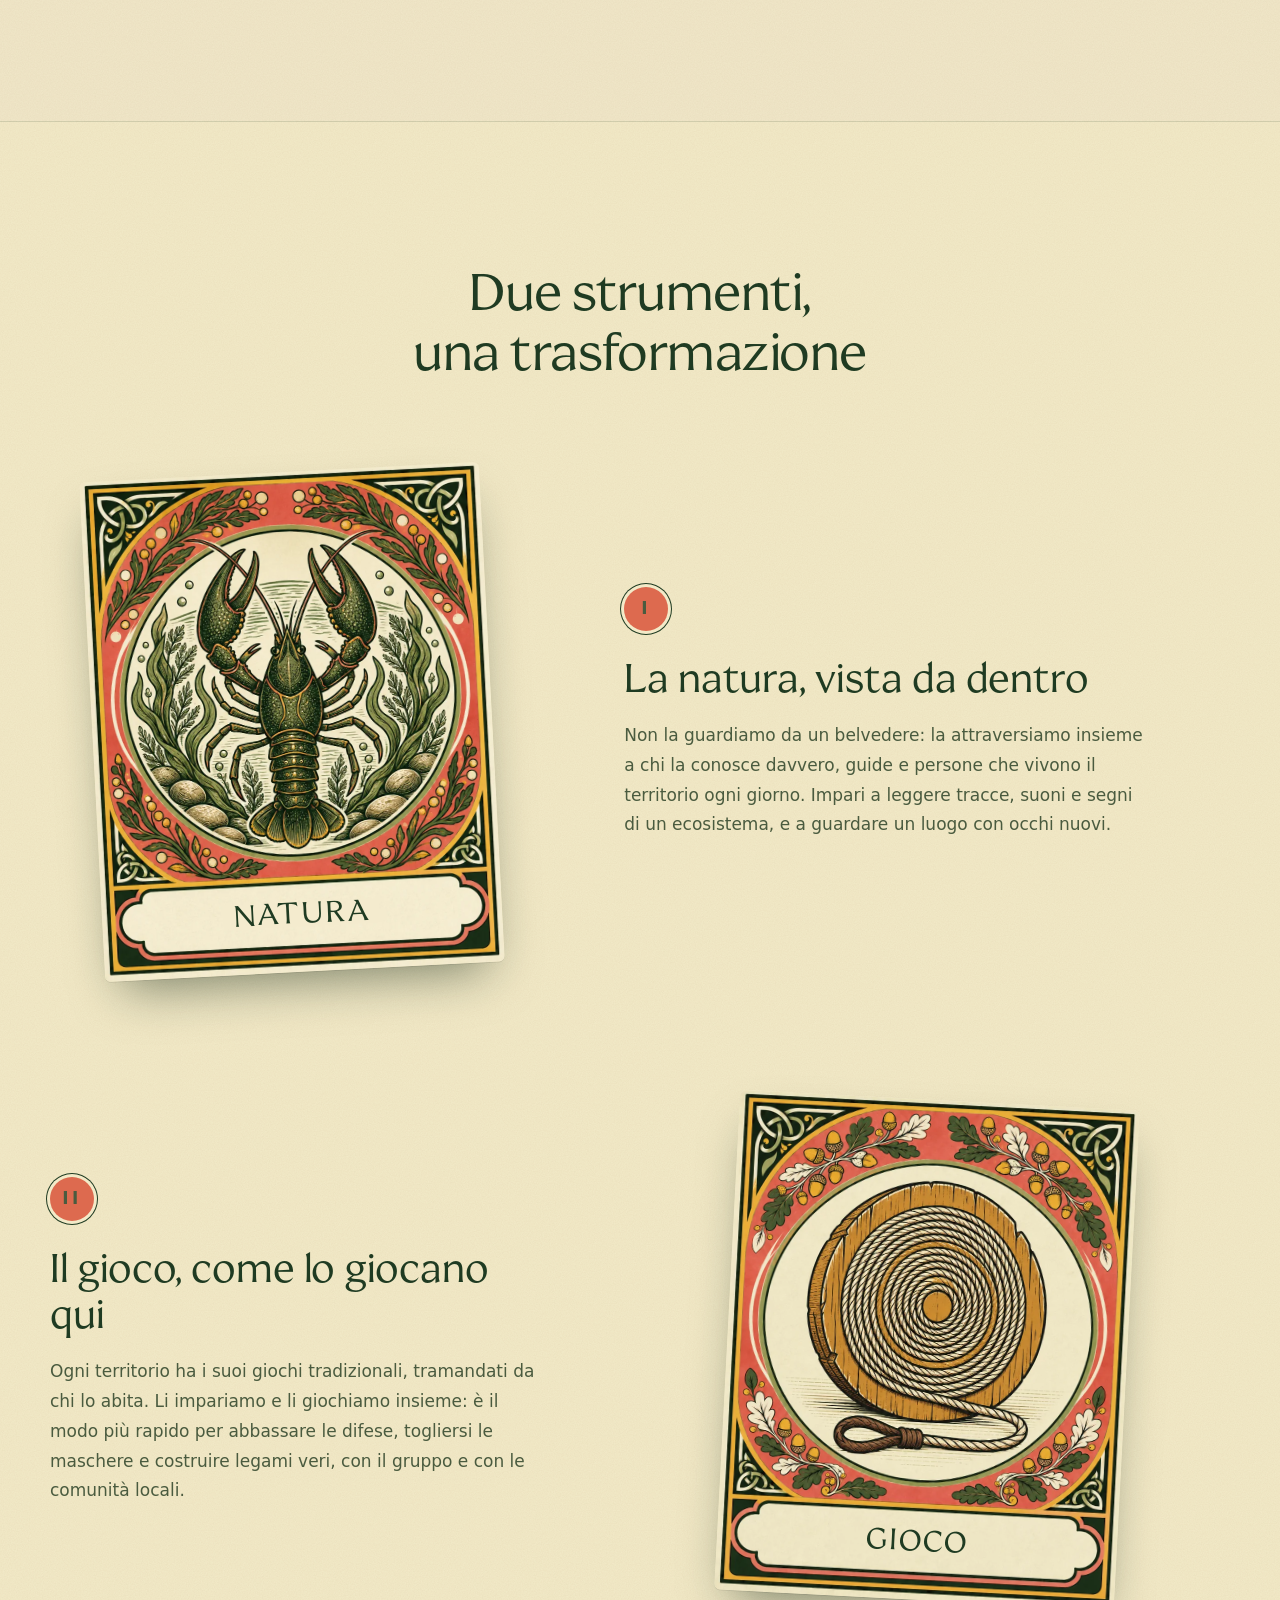
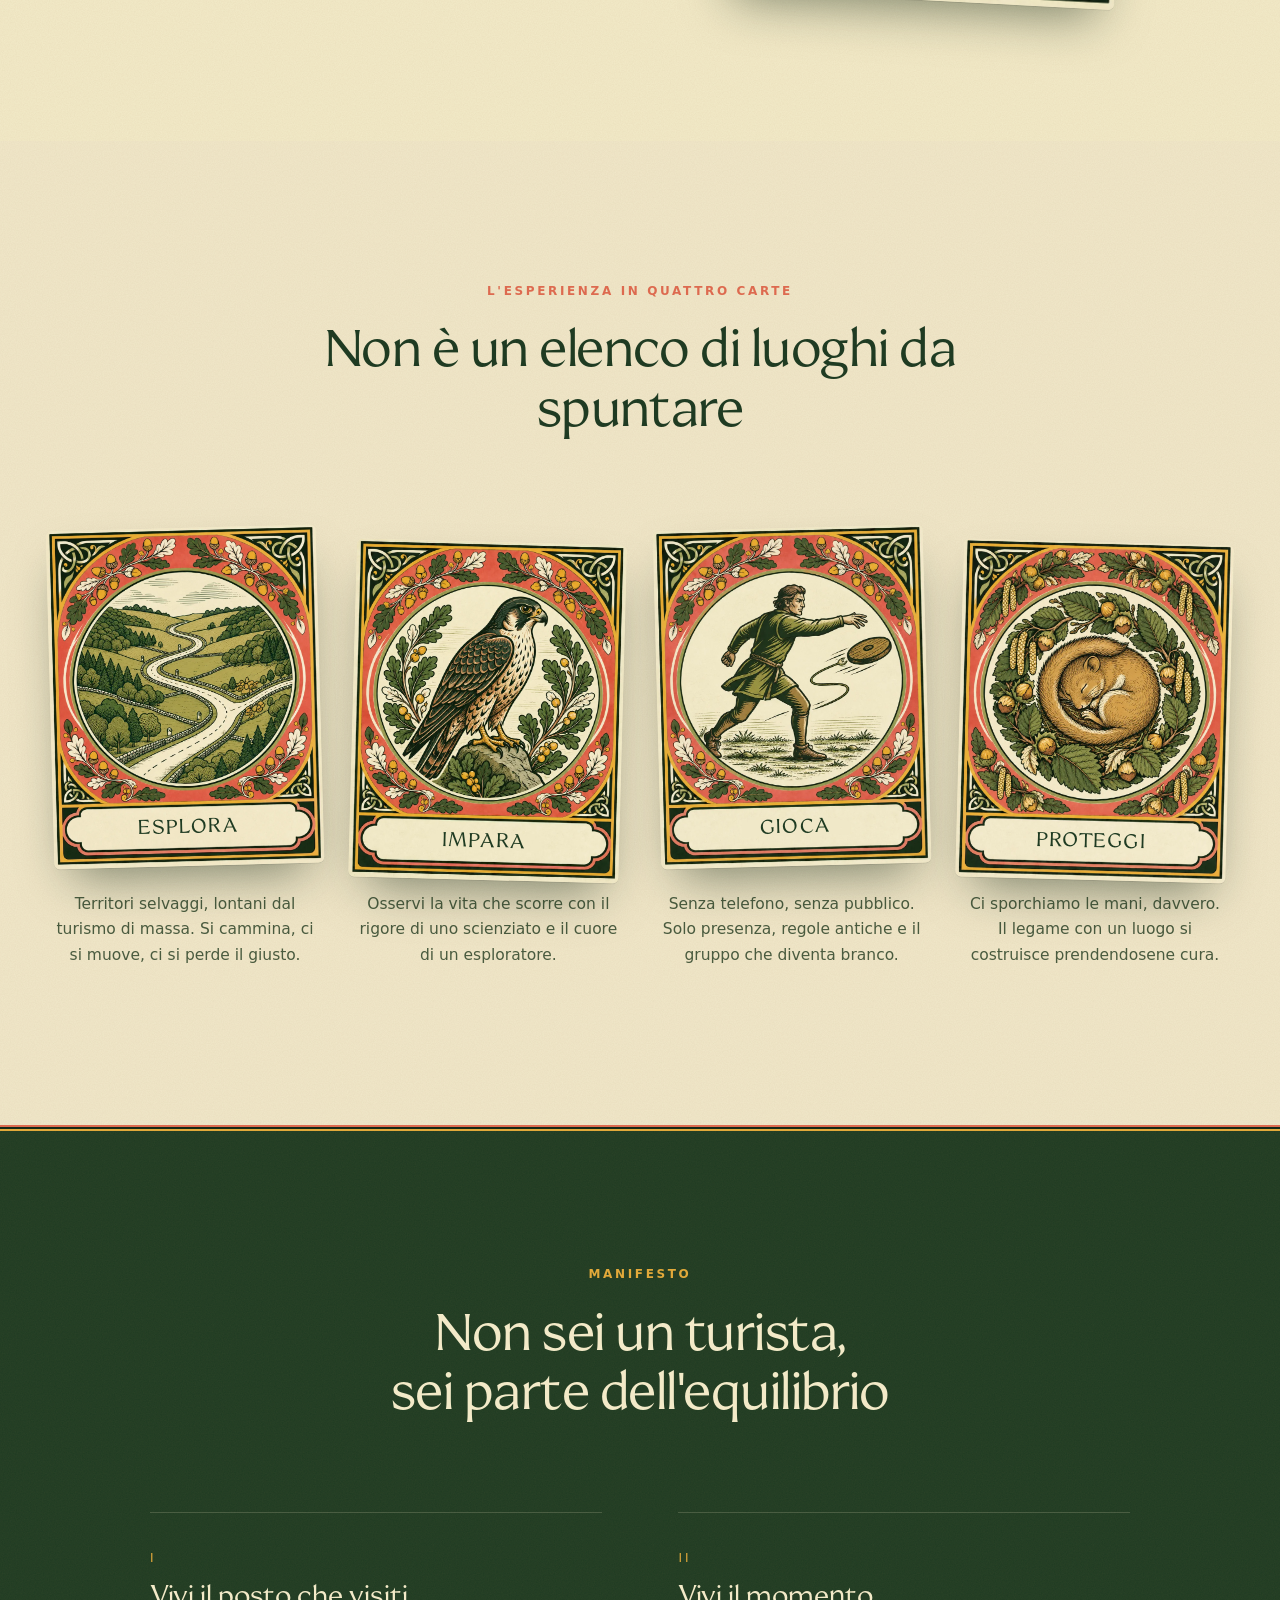
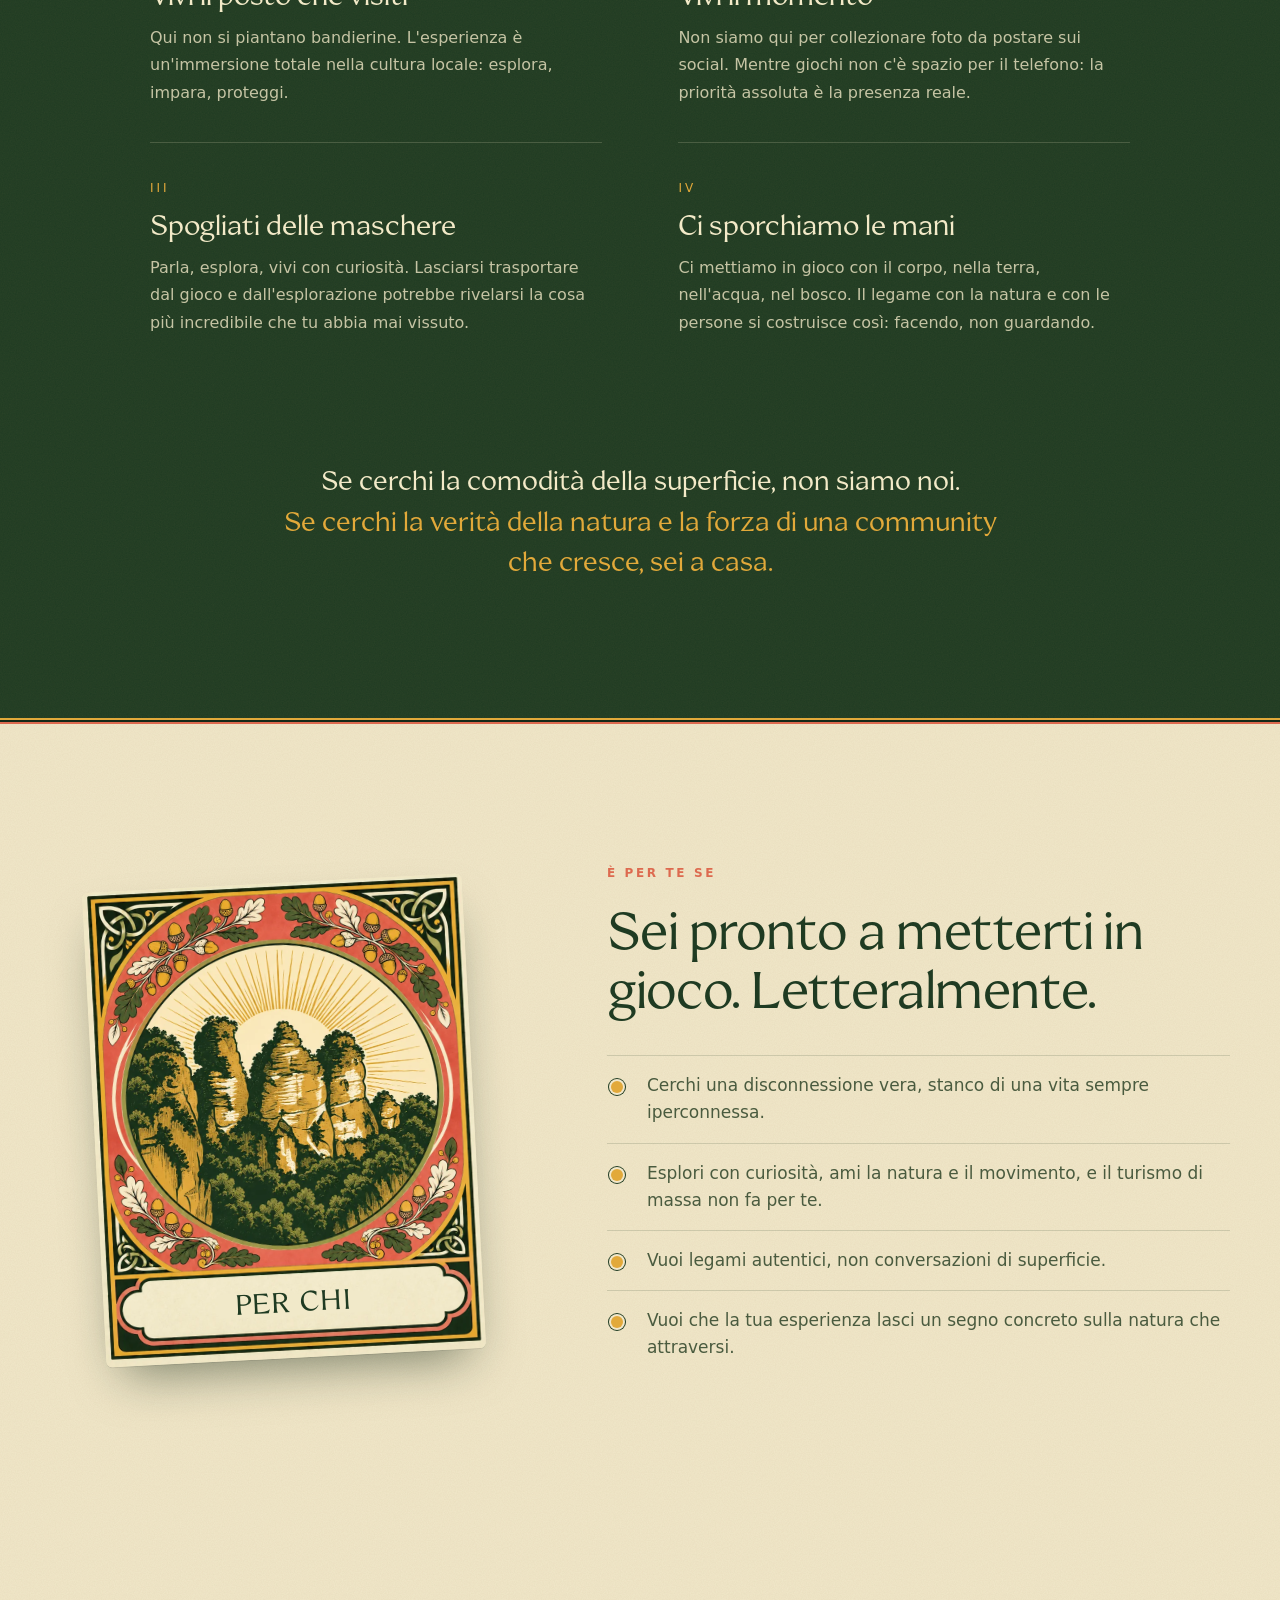
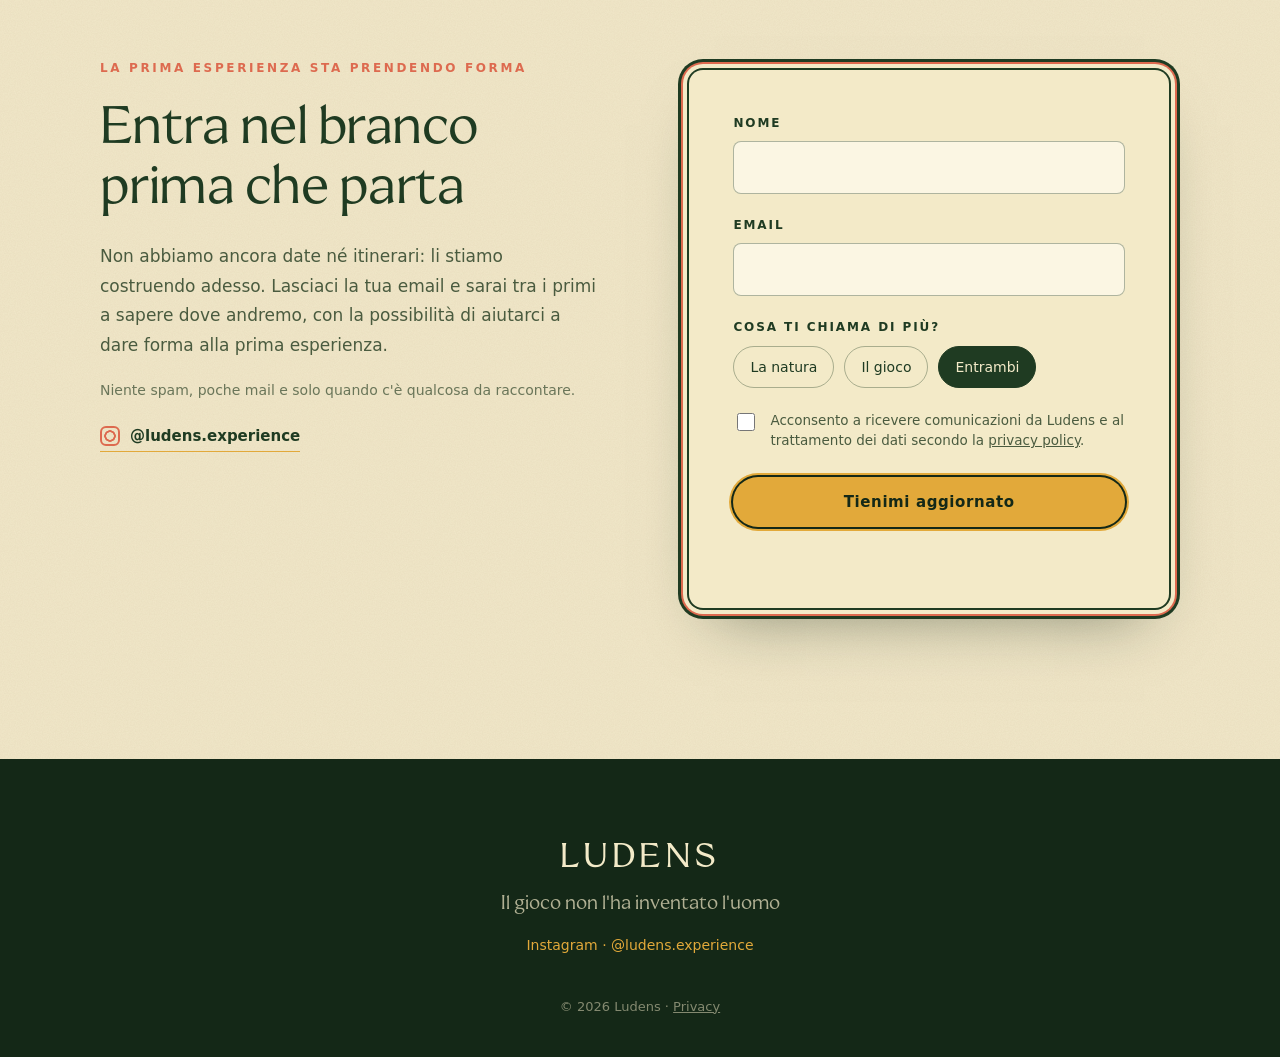
==== commit df90903e: "Testi: viaggi -> esperienze Co-Authored-By: Claude Opus 5.5 <noreply@anthropic.com>" ====
--- a/index.html
+++ b/index.html
@@ -57,7 +57,7 @@
         Il gioco è il modo più antico che i mammiferi hanno per conoscere il proprio ambiente e legarsi al branco. <em>E noi ce lo siamo dimenticato.</em>
       </p>
       <p class="idea-body">
-        I nostri viaggi servono a ricordarlo: in natura selvaggia, affianchi chi la studia e riscopri il gioco. Quello degli animali, e quello dei popoli che quei territori li abitano.
+        Le nostre esperienze servono a ricordarlo: in natura selvaggia, affianchi chi la studia e riscopri il gioco. Quello degli animali, e quello dei popoli che quei territori li abitano.
       </p>
     </section>
 
@@ -89,7 +89,7 @@
     <!-- PERCORSO -->
     <section class="path paper">
       <header class="section-head">
-        <p class="eyebrow">Il viaggio, in quattro carte</p>
+        <p class="eyebrow">L'esperienza in quattro carte</p>
         <h2>Non è un elenco di luoghi da spuntare</h2>
       </header>
       <ol class="deck">
